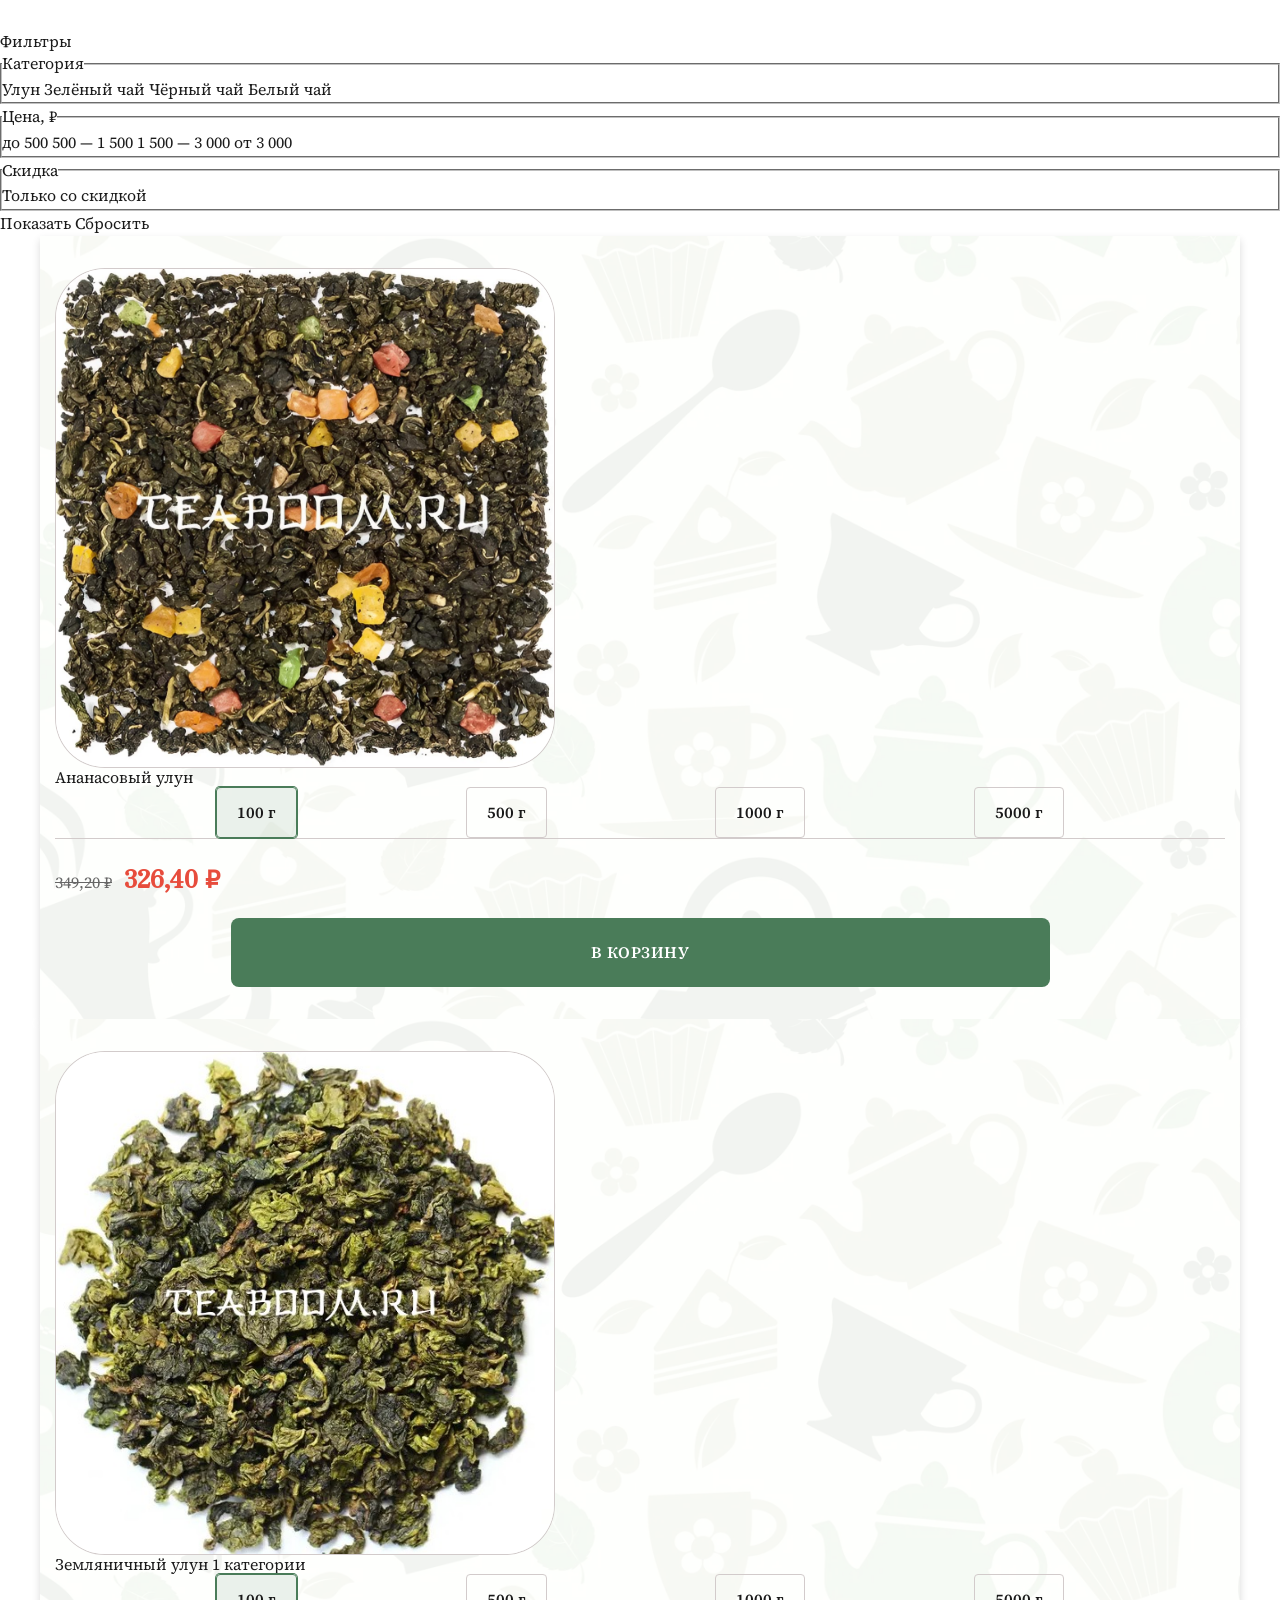
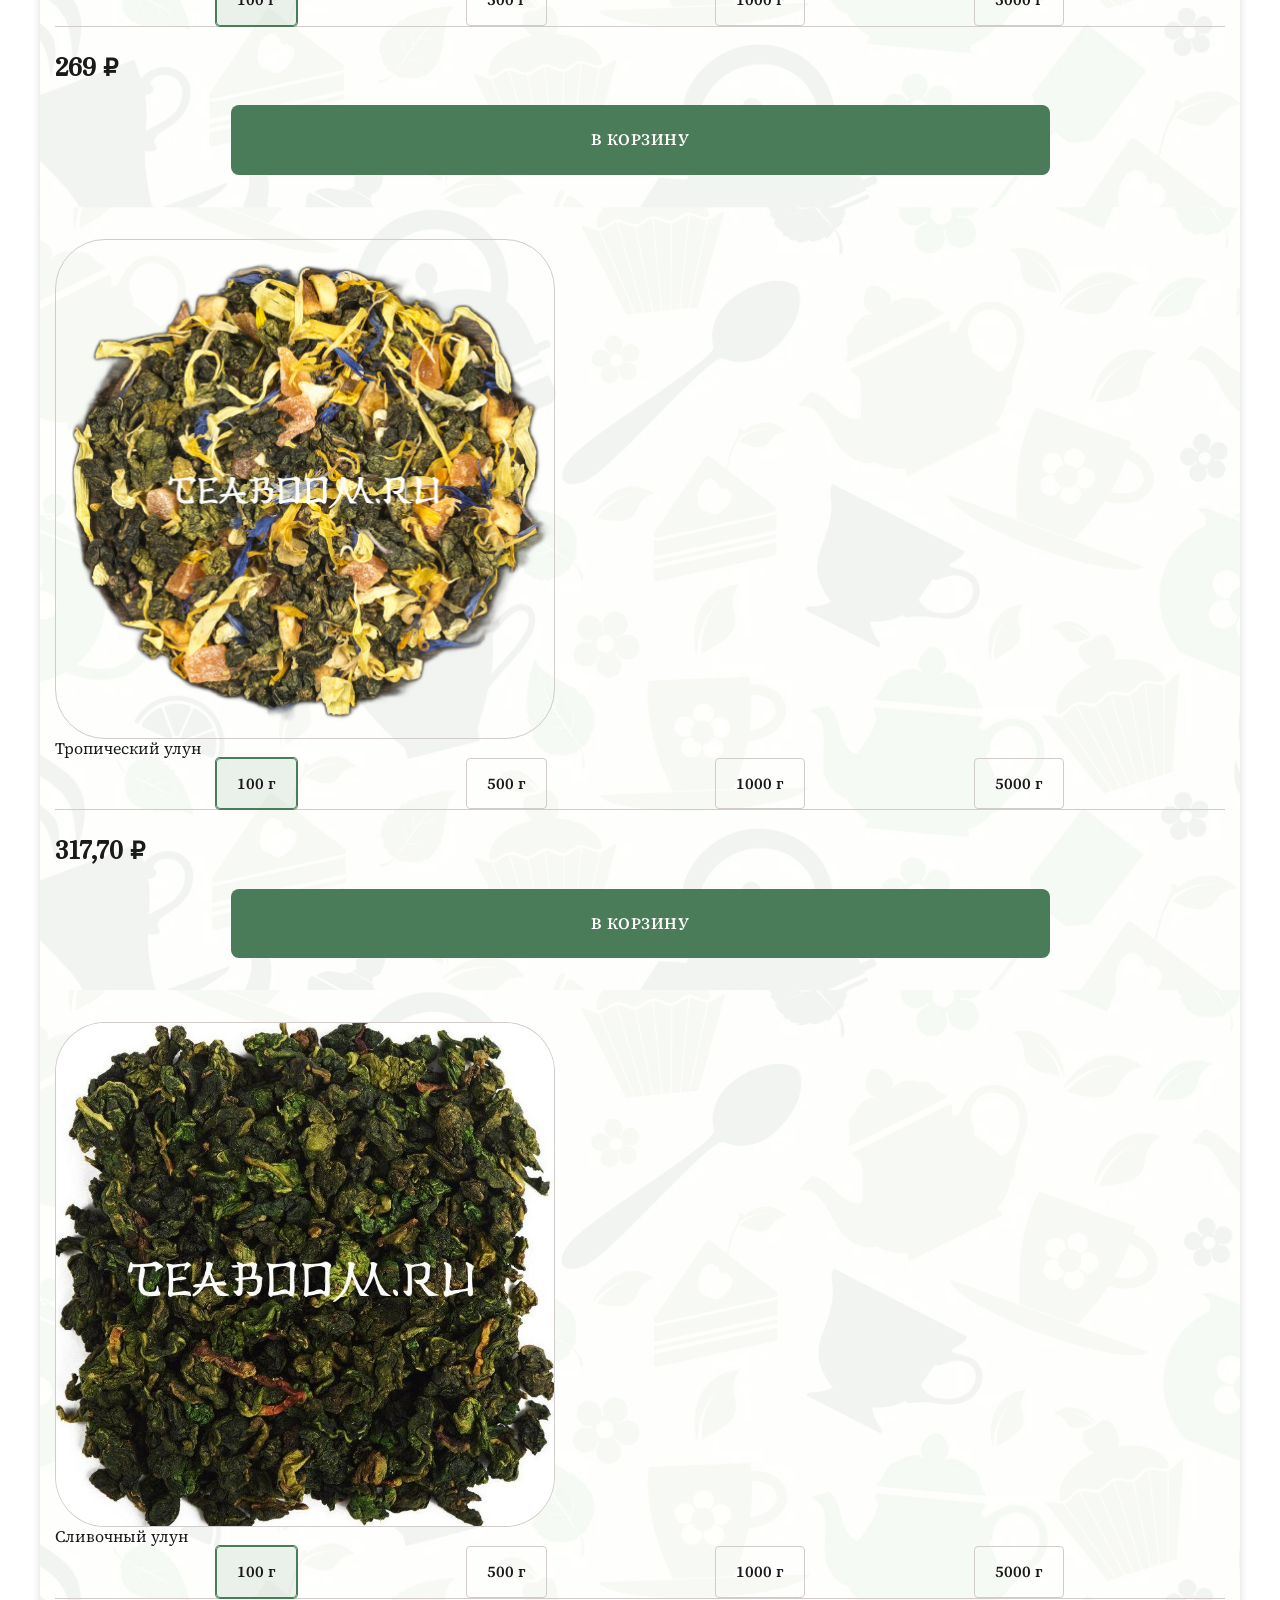
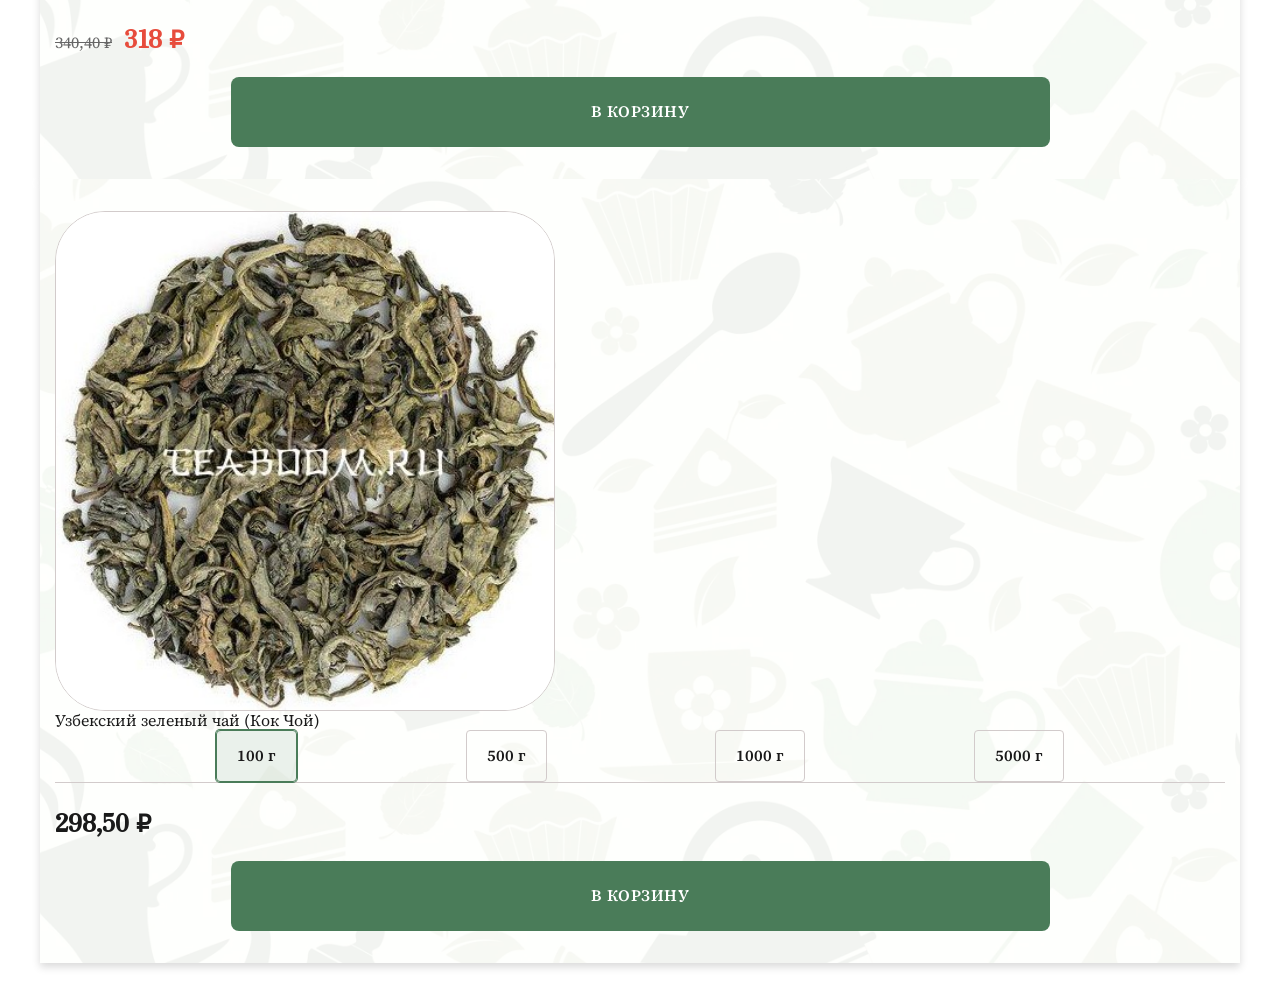
==== catalog.html @ 73abd2d7 "feat: страница каталога с боковой панелью фильтров (заглушка)" ====
<!doctype html>
<html lang="ru">
  <head>
    <meta charset="UTF-8" />
    <meta name="viewport" content="width=device-width, initial-scale=1.0" >
    <title>Каталог товаров - Teaboom</title>
    <link rel="preconnect" href="https://fonts.googleapis.com" >
    <link rel="preconnect" href="https://fonts.gstatic.com" crossorigin >
    <link
      href="https://fonts.googleapis.com/css2?family=Source+Serif+4:ital,opsz,wght@0,8..60,200..900;1,8..60,200..900&display=swap"
      rel="stylesheet"
    >
    <link
      href="https://fonts.googleapis.com/css2?family=Zen+Antique&display=swap"
      rel="stylesheet"
    >
    <link rel="icon" href="assets/favicon.svg" >
    <link rel="stylesheet" href="styles/main.css" >
  </head>
  <body>
    <main class="page">
      <section class="cards-catalog">
        <aside class="cards-catalog__filters" aria-label="Фильтры товаров">
          <div class="catalog-filters">
            <h2 class="catalog-filters__title">Фильтры</h2>

            <form class="catalog-filters__form" data-filters-form>
              <fieldset class="catalog-filters__group">
                <legend class="catalog-filters__legend">Категория</legend>
                <div class="catalog-filters__chips">
                  <label class="catalog-filters__chip">
                    <input
                      class="catalog-filters__chip-input visually-hidden"
                      type="checkbox"
                      name="category"
                      value="ulun"
                      checked
                    />
                    <span class="catalog-filters__chip-body">Улун</span>
                  </label>
                  <label class="catalog-filters__chip">
                    <input
                      class="catalog-filters__chip-input visually-hidden"
                      type="checkbox"
                      name="category"
                      value="green-tea"
                    />
                    <span class="catalog-filters__chip-body">Зелёный чай</span>
                  </label>
                  <label class="catalog-filters__chip">
                    <input
                      class="catalog-filters__chip-input visually-hidden"
                      type="checkbox"
                      name="category"
                      value="black-tea"
                    />
                    <span class="catalog-filters__chip-body">Чёрный чай</span>
                  </label>
                  <label class="catalog-filters__chip">
                    <input
                      class="catalog-filters__chip-input visually-hidden"
                      type="checkbox"
                      name="category"
                      value="white-tea"
                    />
                    <span class="catalog-filters__chip-body">Белый чай</span>
                  </label>
                </div>
              </fieldset>

              <fieldset class="catalog-filters__group">
                <legend class="catalog-filters__legend">Цена, ₽</legend>
                <div class="catalog-filters__chips">
                  <label class="catalog-filters__chip">
                    <input
                      class="catalog-filters__chip-input visually-hidden"
                      type="checkbox"
                      name="price"
                      value="0-500"
                    />
                    <span class="catalog-filters__chip-body">до 500</span>
                  </label>
                  <label class="catalog-filters__chip">
                    <input
                      class="catalog-filters__chip-input visually-hidden"
                      type="checkbox"
                      name="price"
                      value="500-1500"
                    />
                    <span class="catalog-filters__chip-body">500 — 1 500</span>
                  </label>
                  <label class="catalog-filters__chip">
                    <input
                      class="catalog-filters__chip-input visually-hidden"
                      type="checkbox"
                      name="price"
                      value="1500-3000"
                    />
                    <span class="catalog-filters__chip-body"
                      >1 500 — 3 000</span
                    >
                  </label>
                  <label class="catalog-filters__chip">
                    <input
                      class="catalog-filters__chip-input visually-hidden"
                      type="checkbox"
                      name="price"
                      value="3000+"
                    />
                    <span class="catalog-filters__chip-body">от 3 000</span>
                  </label>
                </div>
              </fieldset>

              <fieldset class="catalog-filters__group">
                <legend class="catalog-filters__legend">Скидка</legend>
                <div class="catalog-filters__chips">
                  <label class="catalog-filters__chip">
                    <input
                      class="catalog-filters__chip-input visually-hidden"
                      type="checkbox"
                      name="discount"
                      value="on-sale"
                    />
                    <span class="catalog-filters__chip-body"
                      >Только со скидкой</span
                    >
                  </label>
                </div>
              </fieldset>

              <div class="catalog-filters__actions">
                <button
                  class="catalog-filters__btn catalog-filters__btn--primary"
                  type="button"
                  data-filters-apply
                >
                  Показать
                </button>
                <button
                  class="catalog-filters__btn catalog-filters__btn--ghost"
                  type="reset"
                  data-filters-reset
                >
                  Сбросить
                </button>
              </div>
            </form>
          </div>
        </aside>
        <ul class="cards-catalog__list" data-products-container></ul>
      </section>
    </main>

    <script src="data/products.js"></script>
    <script src="scripts/shared.js"></script>
    <script src="scripts/catalog.js"></script>
  </body>
</html>
---- styles/main.css ----
@import "_reset.css";
@import "_variables.css";
@import "product-card.css";
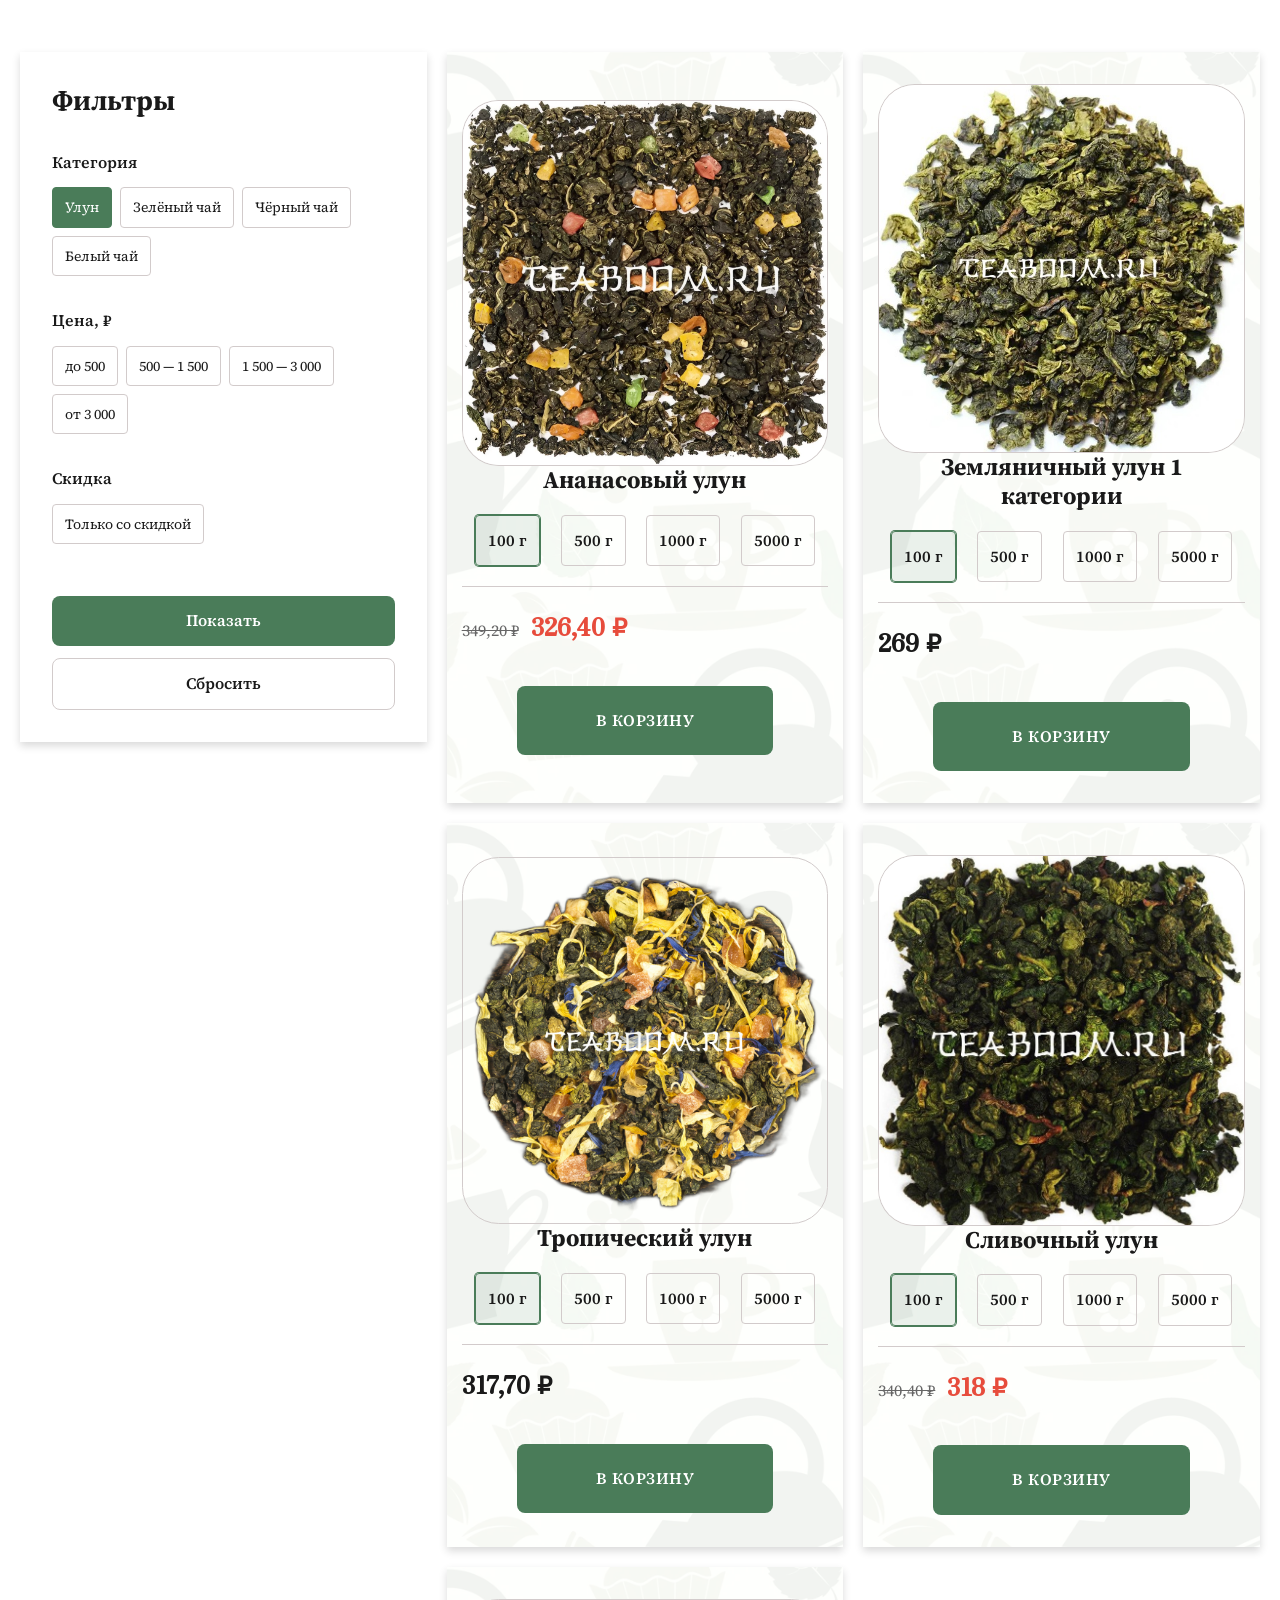
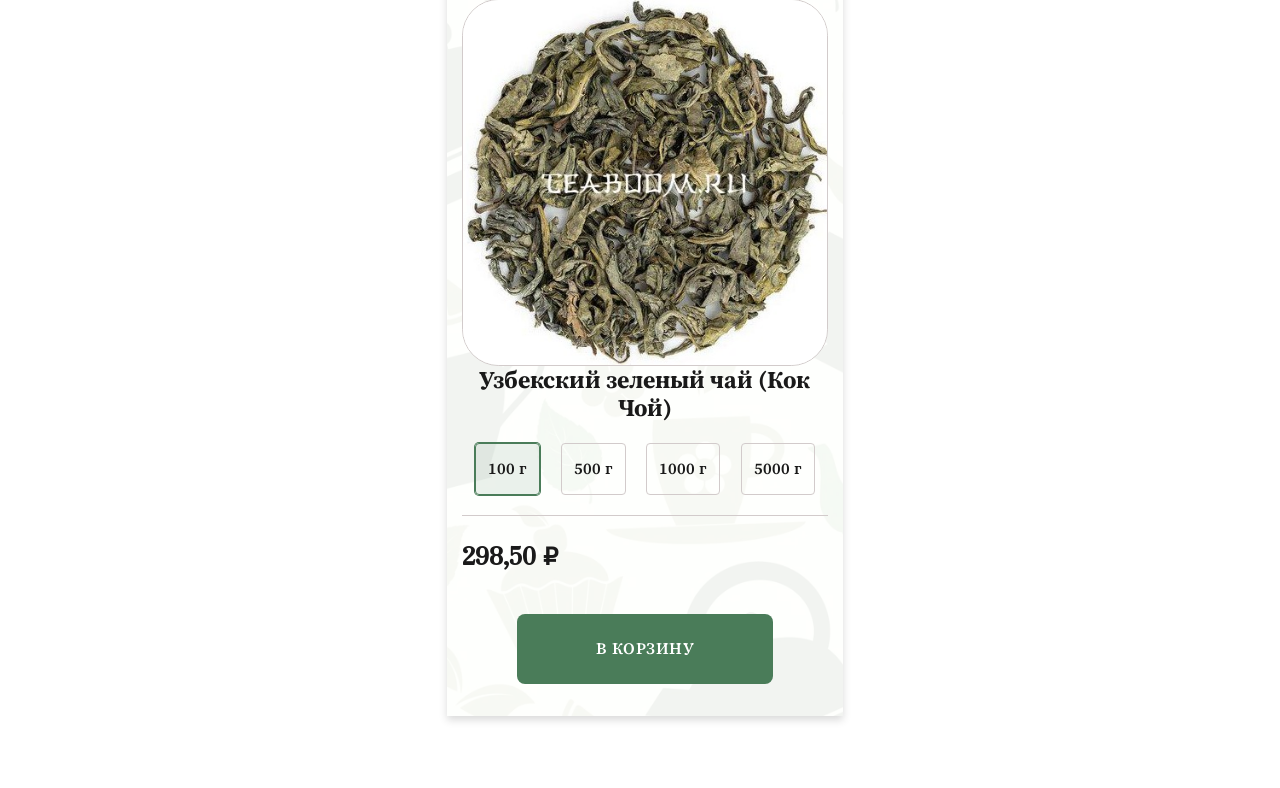
==== commit d953e670: "feat: порционная загрузка карточек в каталоге" ====
--- a/catalog.html
+++ b/catalog.html
@@ -1,159 +1,114 @@
 <!doctype html>
 <html lang="ru">
-  <head>
-    <meta charset="UTF-8" />
-    <meta name="viewport" content="width=device-width, initial-scale=1.0" >
-    <title>Каталог товаров - Teaboom</title>
-    <link rel="preconnect" href="https://fonts.googleapis.com" >
-    <link rel="preconnect" href="https://fonts.gstatic.com" crossorigin >
-    <link
-      href="https://fonts.googleapis.com/css2?family=Source+Serif+4:ital,opsz,wght@0,8..60,200..900;1,8..60,200..900&display=swap"
-      rel="stylesheet"
-    >
-    <link
-      href="https://fonts.googleapis.com/css2?family=Zen+Antique&display=swap"
-      rel="stylesheet"
-    >
-    <link rel="icon" href="assets/favicon.svg" >
-    <link rel="stylesheet" href="styles/main.css" >
-  </head>
-  <body>
-    <main class="page">
-      <section class="cards-catalog">
-        <aside class="cards-catalog__filters" aria-label="Фильтры товаров">
-          <div class="catalog-filters">
-            <h2 class="catalog-filters__title">Фильтры</h2>
 
-            <form class="catalog-filters__form" data-filters-form>
-              <fieldset class="catalog-filters__group">
-                <legend class="catalog-filters__legend">Категория</legend>
-                <div class="catalog-filters__chips">
-                  <label class="catalog-filters__chip">
-                    <input
-                      class="catalog-filters__chip-input visually-hidden"
-                      type="checkbox"
-                      name="category"
-                      value="ulun"
-                      checked
-                    />
-                    <span class="catalog-filters__chip-body">Улун</span>
-                  </label>
-                  <label class="catalog-filters__chip">
-                    <input
-                      class="catalog-filters__chip-input visually-hidden"
-                      type="checkbox"
-                      name="category"
-                      value="green-tea"
-                    />
-                    <span class="catalog-filters__chip-body">Зелёный чай</span>
-                  </label>
-                  <label class="catalog-filters__chip">
-                    <input
-                      class="catalog-filters__chip-input visually-hidden"
-                      type="checkbox"
-                      name="category"
-                      value="black-tea"
-                    />
-                    <span class="catalog-filters__chip-body">Чёрный чай</span>
-                  </label>
-                  <label class="catalog-filters__chip">
-                    <input
-                      class="catalog-filters__chip-input visually-hidden"
-                      type="checkbox"
-                      name="category"
-                      value="white-tea"
-                    />
-                    <span class="catalog-filters__chip-body">Белый чай</span>
-                  </label>
-                </div>
-              </fieldset>
+<head>
+  <meta charset="UTF-8">
+  <meta name="viewport" content="width=device-width, initial-scale=1.0">
+  <title>Каталог товаров - Teaboom</title>
+  <link rel="preconnect" href="https://fonts.googleapis.com">
+  <link rel="preconnect" href="https://fonts.gstatic.com" crossorigin>
+  <link
+    href="https://fonts.googleapis.com/css2?family=Source+Serif+4:ital,opsz,wght@0,8..60,200..900;1,8..60,200..900&display=swap"
+    rel="stylesheet">
+  <link href="https://fonts.googleapis.com/css2?family=Zen+Antique&display=swap" rel="stylesheet">
+  <link rel="icon" href="assets/favicon.svg">
+  <link rel="stylesheet" href="styles/main.css">
+</head>
 
-              <fieldset class="catalog-filters__group">
-                <legend class="catalog-filters__legend">Цена, ₽</legend>
-                <div class="catalog-filters__chips">
-                  <label class="catalog-filters__chip">
-                    <input
-                      class="catalog-filters__chip-input visually-hidden"
-                      type="checkbox"
-                      name="price"
-                      value="0-500"
-                    />
-                    <span class="catalog-filters__chip-body">до 500</span>
-                  </label>
-                  <label class="catalog-filters__chip">
-                    <input
-                      class="catalog-filters__chip-input visually-hidden"
-                      type="checkbox"
-                      name="price"
-                      value="500-1500"
-                    />
-                    <span class="catalog-filters__chip-body">500 — 1 500</span>
-                  </label>
-                  <label class="catalog-filters__chip">
-                    <input
-                      class="catalog-filters__chip-input visually-hidden"
-                      type="checkbox"
-                      name="price"
-                      value="1500-3000"
-                    />
-                    <span class="catalog-filters__chip-body"
-                      >1 500 — 3 000</span
-                    >
-                  </label>
-                  <label class="catalog-filters__chip">
-                    <input
-                      class="catalog-filters__chip-input visually-hidden"
-                      type="checkbox"
-                      name="price"
-                      value="3000+"
-                    />
-                    <span class="catalog-filters__chip-body">от 3 000</span>
-                  </label>
-                </div>
-              </fieldset>
+<body>
+  <main class="page">
+    <section class="cards-catalog">
+      <aside class="cards-catalog__filters" aria-label="Фильтры товаров">
+        <div class="catalog-filters">
+          <h2 class="catalog-filters__title">Фильтры</h2>
 
-              <fieldset class="catalog-filters__group">
-                <legend class="catalog-filters__legend">Скидка</legend>
-                <div class="catalog-filters__chips">
-                  <label class="catalog-filters__chip">
-                    <input
-                      class="catalog-filters__chip-input visually-hidden"
-                      type="checkbox"
-                      name="discount"
-                      value="on-sale"
-                    />
-                    <span class="catalog-filters__chip-body"
-                      >Только со скидкой</span
-                    >
-                  </label>
-                </div>
-              </fieldset>
+          <form class="catalog-filters__form" data-filters-form>
+            <fieldset class="catalog-filters__group">
+              <legend class="catalog-filters__legend">Категория</legend>
+              <div class="catalog-filters__chips">
+                <label class="catalog-filters__chip">
+                  <input class="catalog-filters__chip-input visually-hidden" type="checkbox" name="category"
+                    value="ulun" checked />
+                  <span class="catalog-filters__chip-body">Улун</span>
+                </label>
+                <label class="catalog-filters__chip">
+                  <input class="catalog-filters__chip-input visually-hidden" type="checkbox" name="category"
+                    value="green-tea" />
+                  <span class="catalog-filters__chip-body">Зелёный чай</span>
+                </label>
+                <label class="catalog-filters__chip">
+                  <input class="catalog-filters__chip-input visually-hidden" type="checkbox" name="category"
+                    value="black-tea" />
+                  <span class="catalog-filters__chip-body">Чёрный чай</span>
+                </label>
+                <label class="catalog-filters__chip">
+                  <input class="catalog-filters__chip-input visually-hidden" type="checkbox" name="category"
+                    value="white-tea" />
+                  <span class="catalog-filters__chip-body">Белый чай</span>
+                </label>
+              </div>
+            </fieldset>
 
-              <div class="catalog-filters__actions">
-                <button
-                  class="catalog-filters__btn catalog-filters__btn--primary"
-                  type="button"
-                  data-filters-apply
-                >
-                  Показать
-                </button>
-                <button
-                  class="catalog-filters__btn catalog-filters__btn--ghost"
-                  type="reset"
-                  data-filters-reset
-                >
-                  Сбросить
-                </button>
+            <fieldset class="catalog-filters__group">
+              <legend class="catalog-filters__legend">Цена, ₽</legend>
+              <div class="catalog-filters__chips">
+                <label class="catalog-filters__chip">
+                  <input class="catalog-filters__chip-input visually-hidden" type="checkbox" name="price"
+                    value="0-500" />
+                  <span class="catalog-filters__chip-body">до 500</span>
+                </label>
+                <label class="catalog-filters__chip">
+                  <input class="catalog-filters__chip-input visually-hidden" type="checkbox" name="price"
+                    value="500-1500" />
+                  <span class="catalog-filters__chip-body">500 — 1 500</span>
+                </label>
+                <label class="catalog-filters__chip">
+                  <input class="catalog-filters__chip-input visually-hidden" type="checkbox" name="price"
+                    value="1500-3000" />
+                  <span class="catalog-filters__chip-body">1 500 — 3 000</span>
+                </label>
+                <label class="catalog-filters__chip">
+                  <input class="catalog-filters__chip-input visually-hidden" type="checkbox" name="price"
+                    value="3000+" />
+                  <span class="catalog-filters__chip-body">от 3 000</span>
+                </label>
               </div>
-            </form>
-          </div>
-        </aside>
-        <ul class="cards-catalog__list" data-products-container></ul>
-      </section>
-    </main>
+            </fieldset>
 
-    <script src="data/products.js"></script>
-    <script src="scripts/shared.js"></script>
-    <script src="scripts/catalog.js"></script>
-  </body>
-</html>
+            <fieldset class="catalog-filters__group">
+              <legend class="catalog-filters__legend">Скидка</legend>
+              <div class="catalog-filters__chips">
+                <label class="catalog-filters__chip">
+                  <input class="catalog-filters__chip-input visually-hidden" type="checkbox" name="discount"
+                    value="on-sale" />
+                  <span class="catalog-filters__chip-body">Только со скидкой</span>
+                </label>
+              </div>
+            </fieldset>
+
+            <div class="catalog-filters__actions">
+              <button class="catalog-filters__btn catalog-filters__btn--primary" type="button" data-filters-apply>
+                Показать
+              </button>
+              <button class="catalog-filters__btn catalog-filters__btn--ghost" type="reset" data-filters-reset>
+                Сбросить
+              </button>
+            </div>
+          </form>
+        </div>
+      </aside>
+      <ul class="cards-catalog__list" data-products-container></ul>
+      <div class="catalog__load-more">
+        <button class="catalog__load-more-btn" type="button" data-load-more-btn>
+          Показать ещё
+        </button>
+      </div>
+    </section>
+  </main>
+
+  <script src="data/products.js"></script>
+  <script src="scripts/shared.js"></script>
+  <script src="scripts/catalog.js"></script>
+</body>
+
+</html>
--- a/styles/main.css
+++ b/styles/main.css
@@ -1,3 +1,4 @@
 @import "_reset.css";
 @import "_variables.css";
-@import "product-card.css";+@import "product-card.css";
+@import "catalog.css";
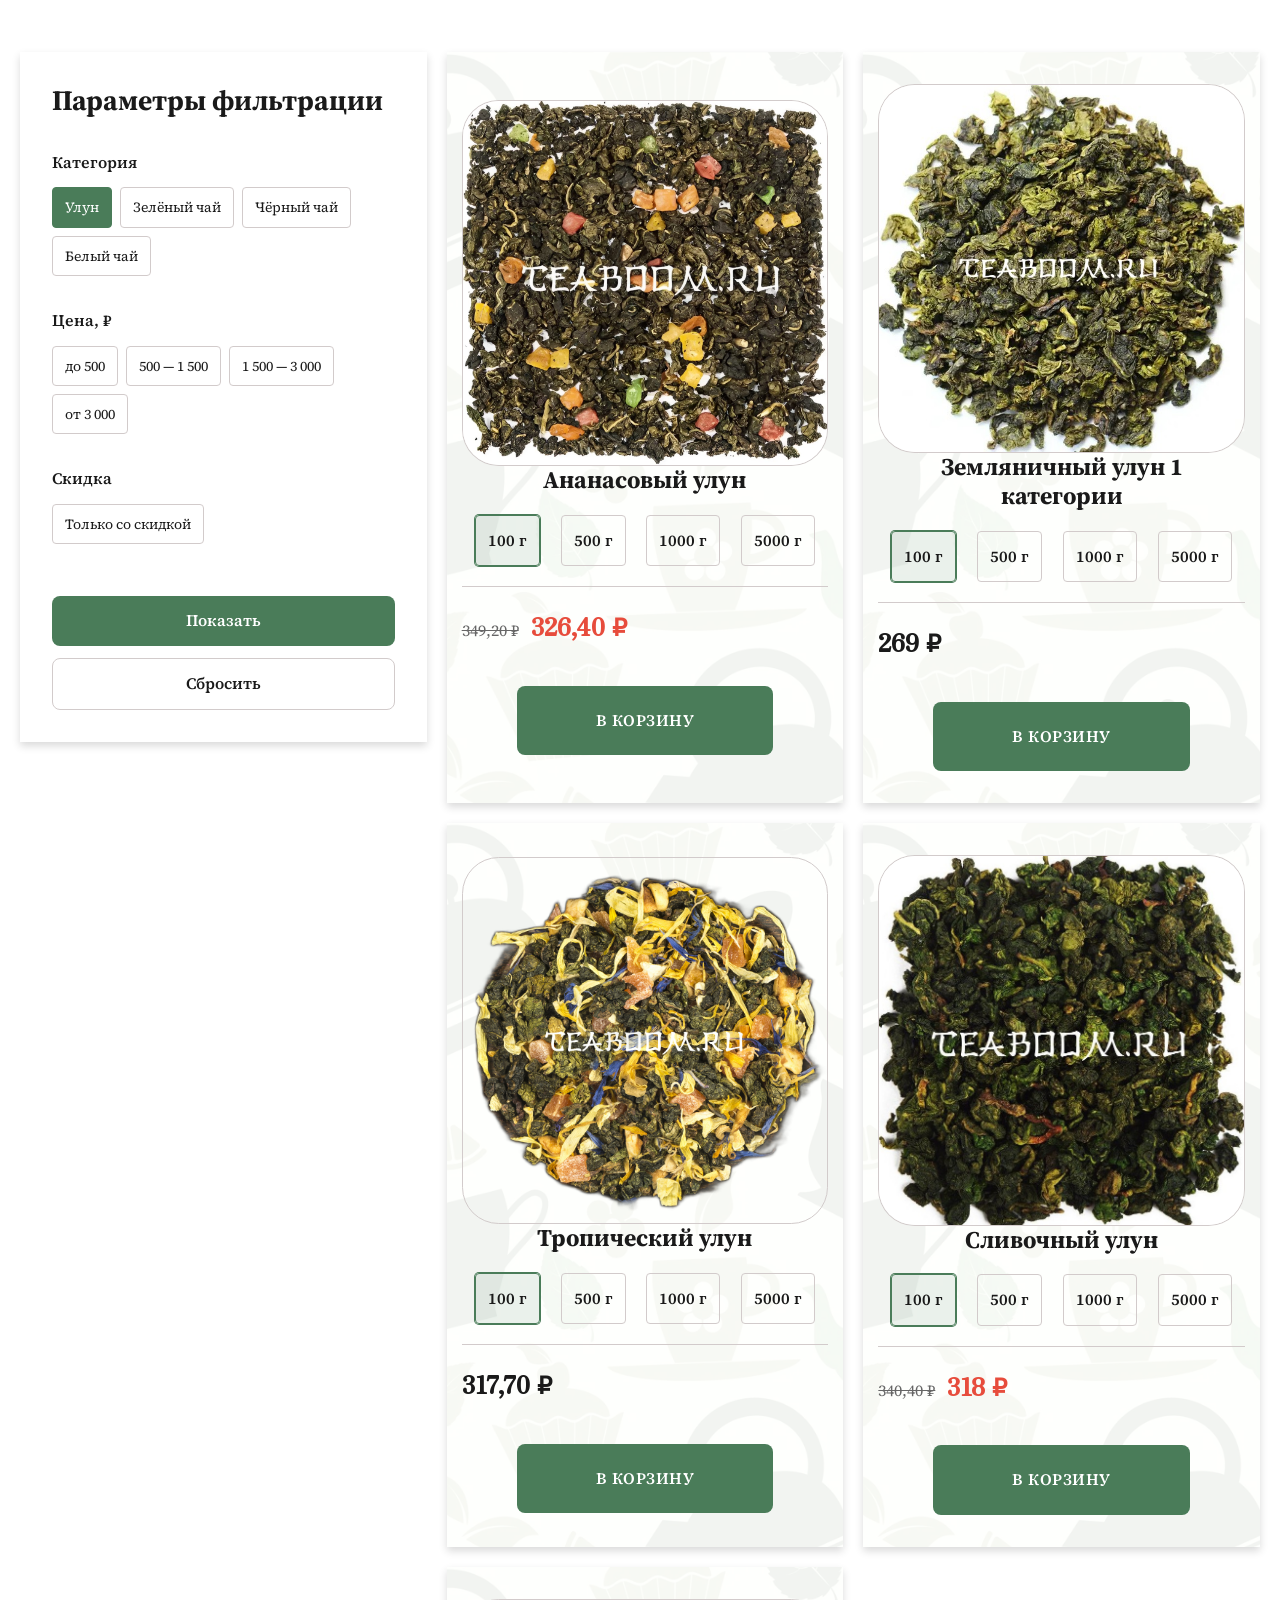
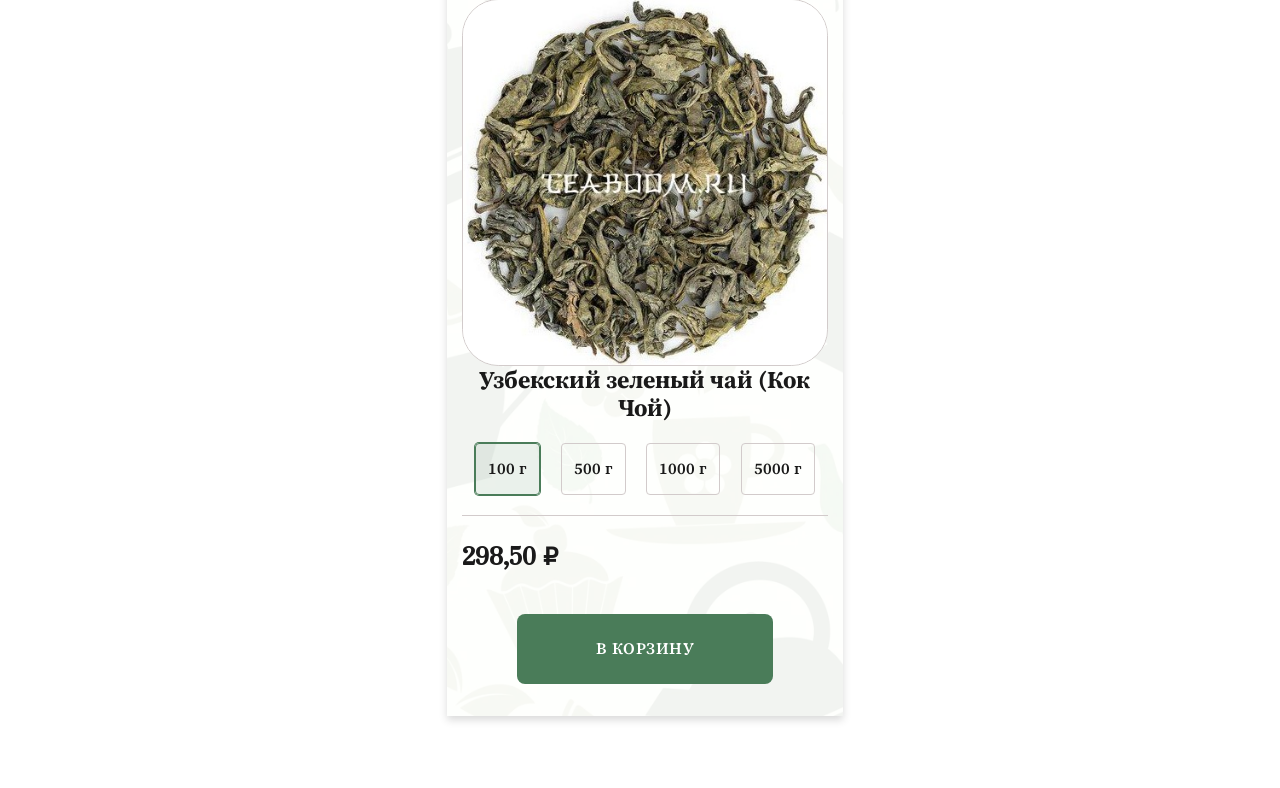
==== commit 16e18852: "feat: адаптивное сворачивание панели фильтров" ====
--- a/catalog.html
+++ b/catalog.html
@@ -19,8 +19,17 @@
   <main class="page">
     <section class="cards-catalog">
       <aside class="cards-catalog__filters" aria-label="Фильтры товаров">
-        <div class="catalog-filters">
-          <h2 class="catalog-filters__title">Фильтры</h2>
+        <button class="catalog-filters__toggle" type="button" data-filters-toggle aria-expanded="false"
+          aria-controls="filters-panel">
+          Фильтры
+          <svg class="catalog-filters__toggle-icon" width="16" height="16" viewBox="0 0 16 16" fill="none"
+            xmlns="http://www.w3.org/2000/svg" aria-hidden="true">
+            <path d="M4 6L8 10L12 6" stroke="currentColor" stroke-width="2" stroke-linecap="round"
+              stroke-linejoin="round" />
+          </svg>
+        </button>
+        <div class="catalog-filters" id="filters-panel"  hidden>
+          <h2 class="catalog-filters__title">Параметры фильтрации</h2>
 
           <form class="catalog-filters__form" data-filters-form>
             <fieldset class="catalog-filters__group">
@@ -109,6 +118,7 @@
   <script src="data/products.js"></script>
   <script src="scripts/shared.js"></script>
   <script src="scripts/catalog.js"></script>
+  <script src="scripts/filters.js"></script>
 </body>
 
 </html>
